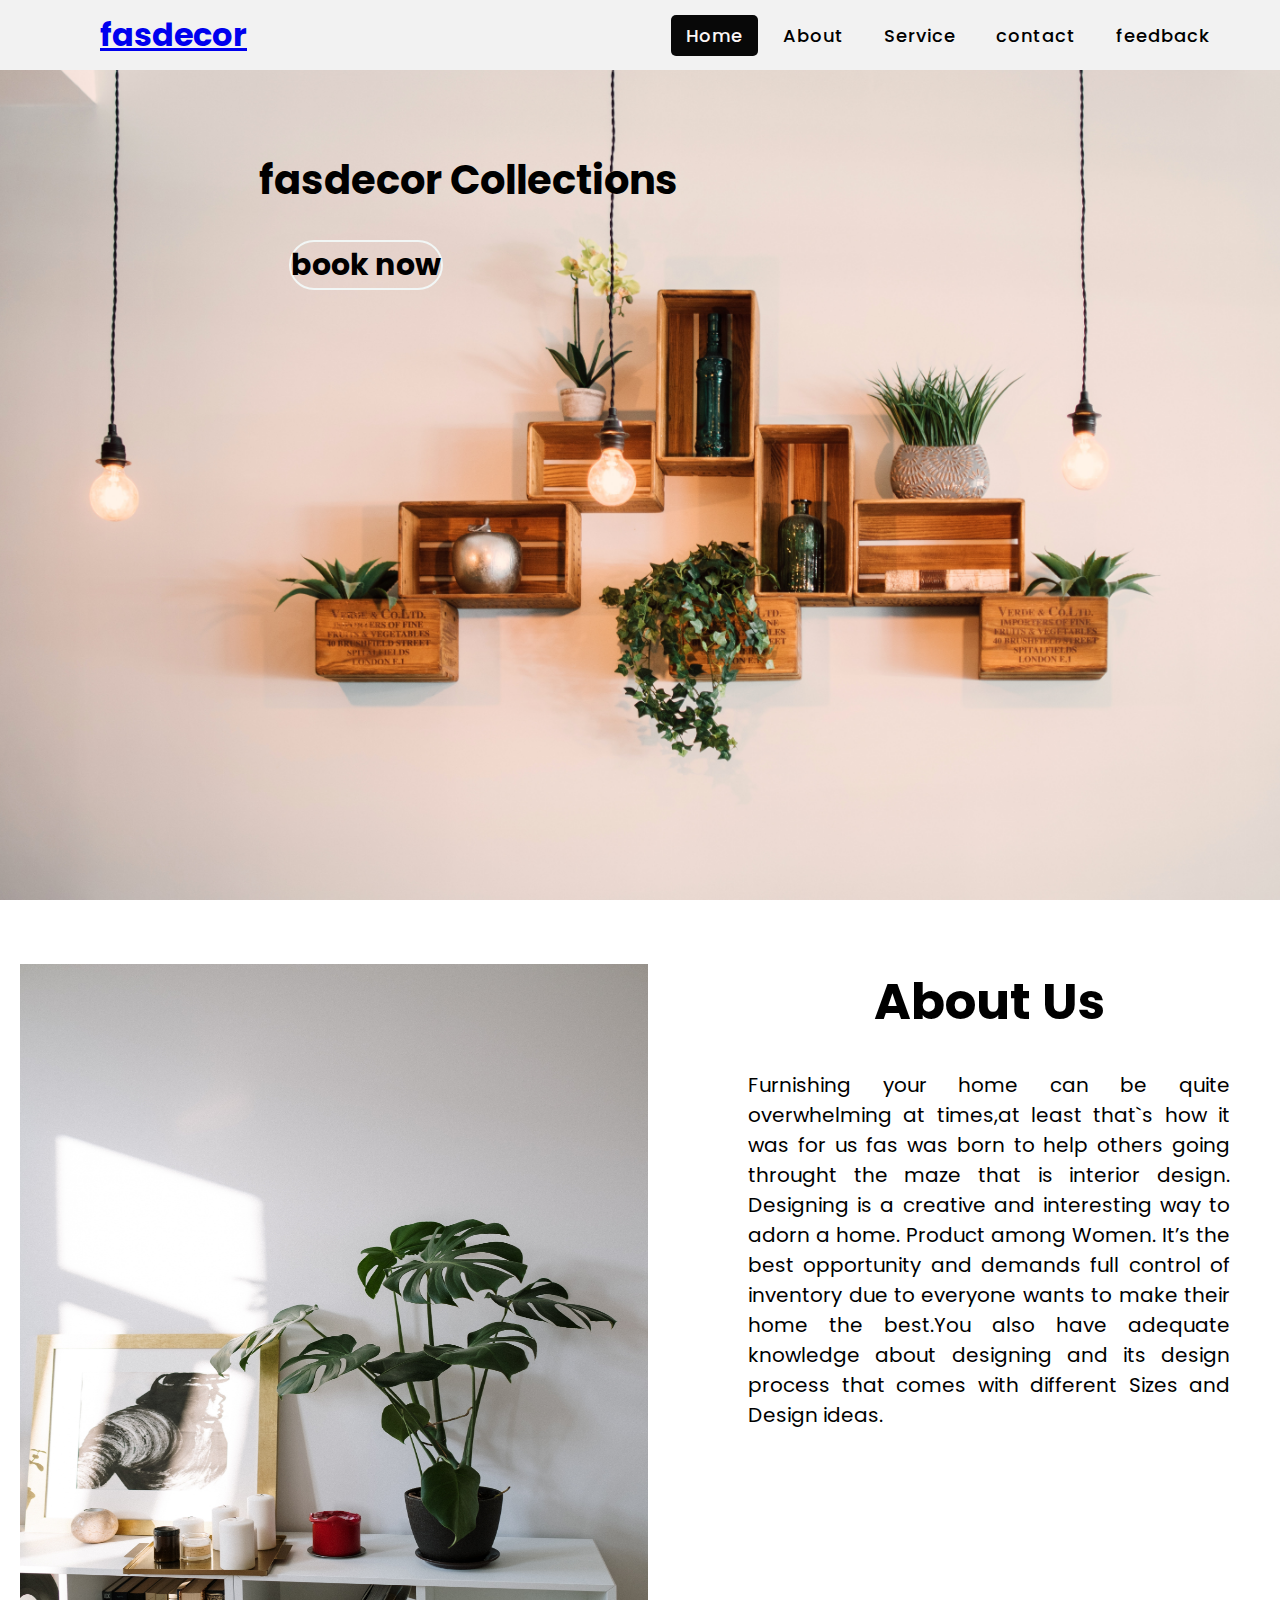
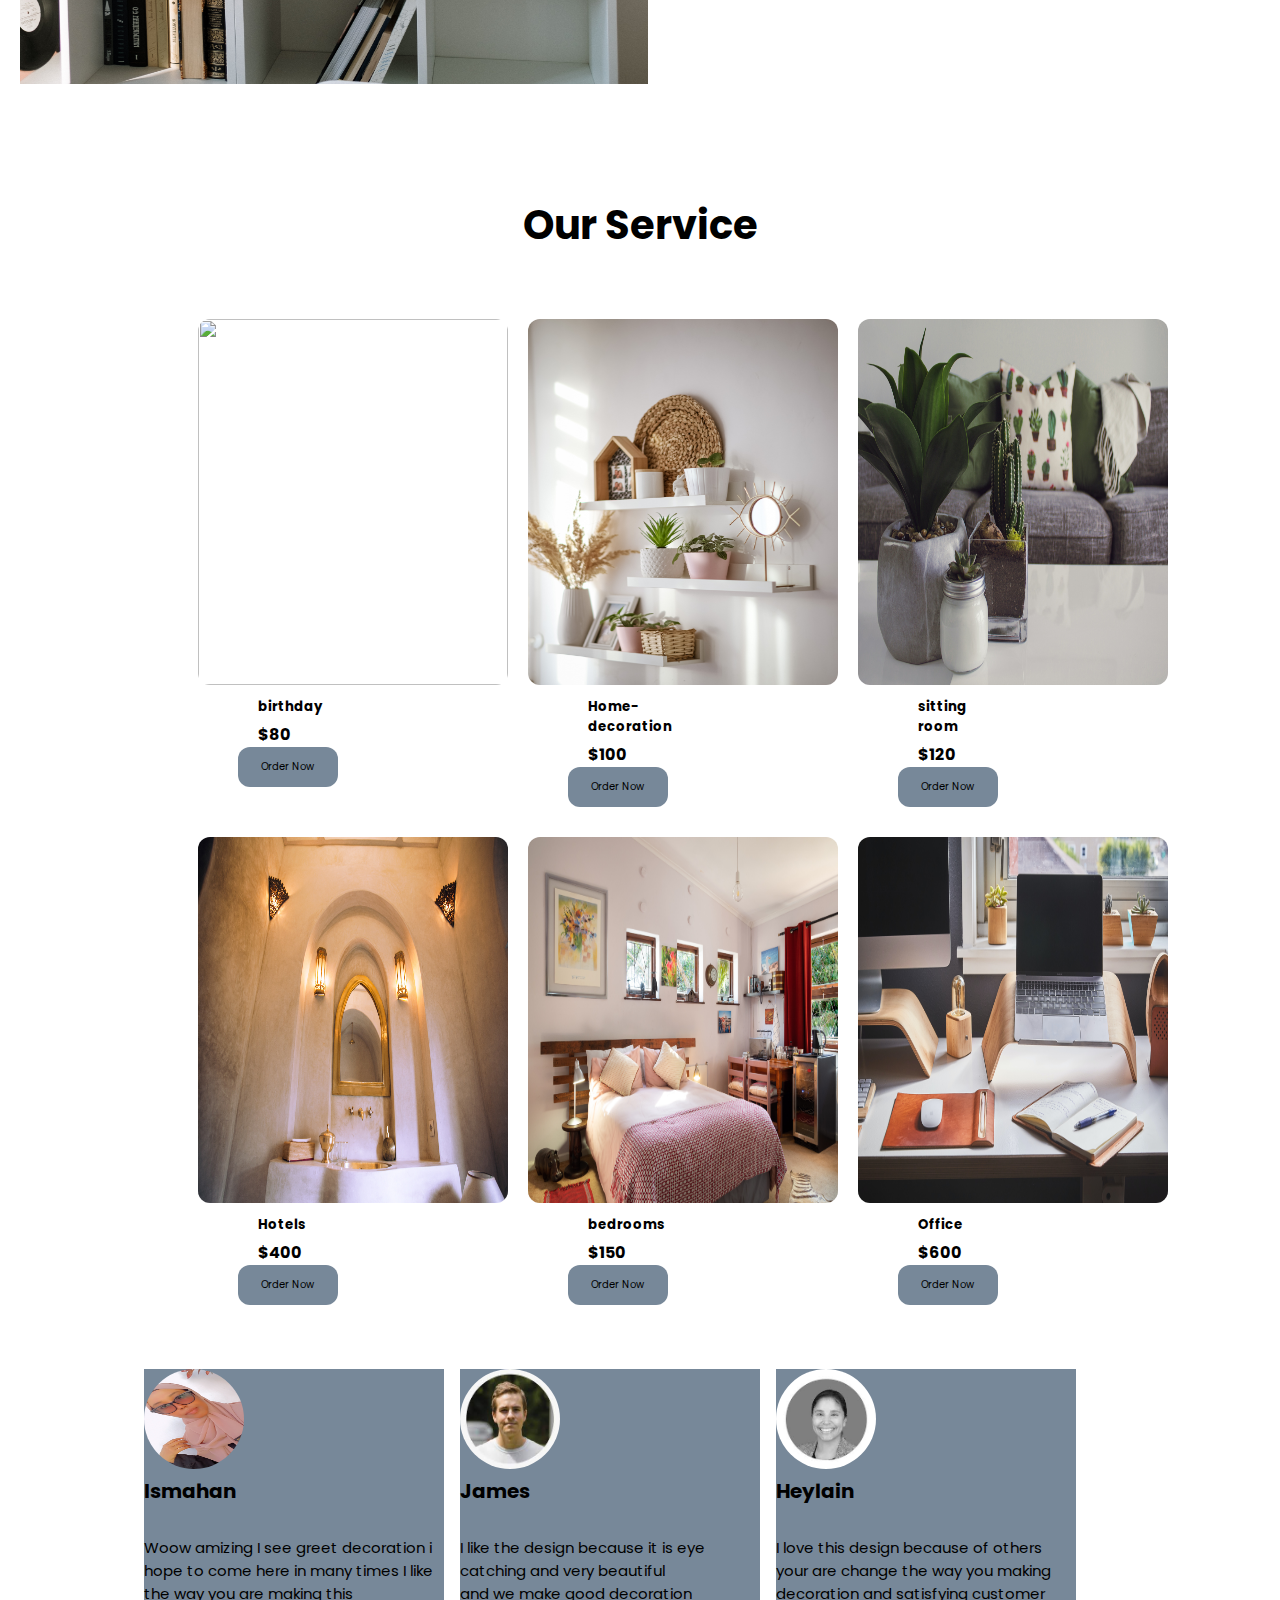
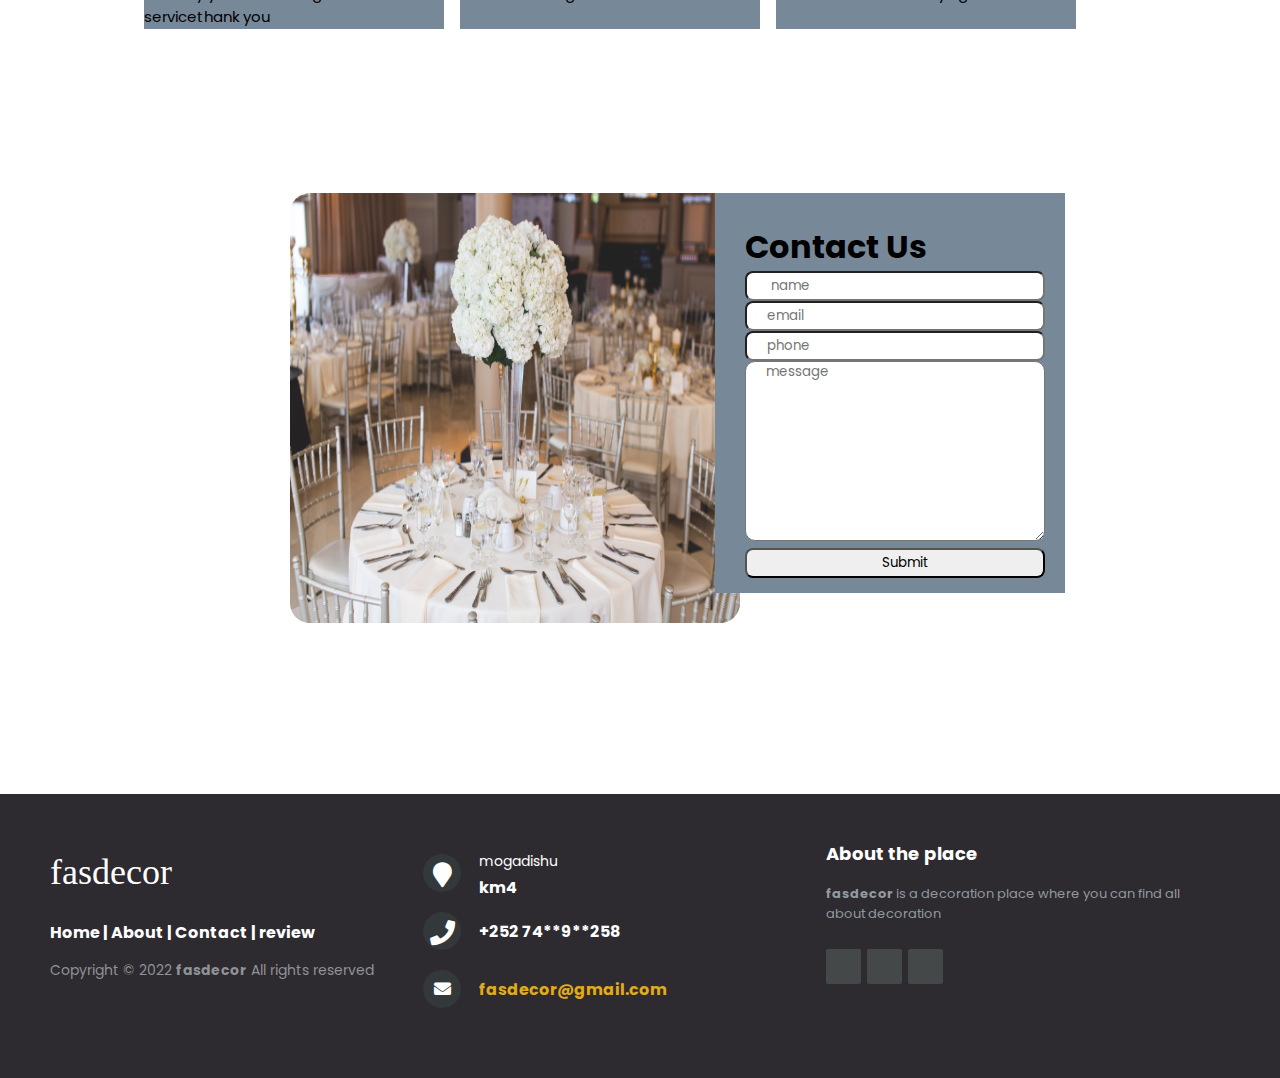
==== index.html @ f2af74a4 "fas-decoration" ====
<!DOCTYPE html>
<html lang="en">
<head>
    <meta charset="UTF-8">
    <meta http-equiv="X-UA-Compatible" content="IE=edge">
    <meta name="viewport" content="width=device-width, initial-scale=1.0">
    <title>respo</title>
    <link rel="stylesheet" href="style.css">
    <link rel="stylesheet" href="https://cdnjs.cloudflare.com/ajax/libs/font-awesome/5.15.2/css/all.min.css"/>
    <script src="https://code.iconify.design/iconify-icon/1.0.1/iconify-icon.min.js"></script>
</head>

<body>
<div class=" miin">
    <nav>
        <h1><a class="active" href="#">fas<iconify-icon icon="icon-park-solid:concept-sharing"></iconify-icon>decor</a></h1>

        <input type="checkbox" id="click">
      <label for="click" 
      class="menu-btn">
      <i class="fas fa-bars"></i>
    </label>
    <ul>
        <li><a class="active" href="#">Home</a></li>
        <li><a href="#About">About</a></li>
        <li><a href="#services">Service</a>
        <div class="drop">
            <ul>
            <li><a href="home.html">Home</a></li>
            <li><a href="wedding.html">wedding</a></li>
            <li><a href="birthday.html">birthday</a></li>
            <li><a href="meeting.html">meeting</a></li>
            </ul>
        </div>
        </li>
        <li><a href="#contact">contact</a></li>
        <li><a href="#">feedback</a></li>
    </ul>
  
    </nav>
    <div class="main">
       <h2>fas<iconify-icon icon="icon-park-solid:concept-sharing"></iconify-icon>decor Collections</h2>
       <button>book now</button>
       
  
    </div>
</div>

    <!-- story section -->
    <section id="About" class="story-section">
        <div class="section-text">
            <h4> About Us</h4>

            <p>  Furnishing your home can be quite overwhelming at times,at least
                that`s how it was for us fas was born to help others going throught the maze 
                that is interior design. Designing is a creative and interesting 
                way to adorn a home. Product among Women. It’s the best opportunity and 
                demands full control of inventory due to everyone wants to make their home 
                the best.You also have adequate knowledge about designing and its design 
                process that comes with different Sizes and Design ideas.
            </p>
        </div>
        <div class="box-feature">
            <img src="image/home.jpg">
        </div>
    </section>

    <!-------service------>
    <div class="grid-c">
        <h6>Our Service</h6>  
    
      </div>
    <section id="services">
      
        <div class="grid-service"> 
        <div class="Service">
            <div class="swr1">
                <img src="image/too2.jpg">

                <h5>birthday</h5>
                
                <h4>$80</h4>
                <button>Order Now</button>
            </div>
        </div>
            <div class="Service">
            <div class="swr2">
                <img src="image/kan.jpg">

                <h5>Home-decoration</h5>
                <h4>$100</h4>
                <button>Order Now</button>
        </div>
    </div>

      <div class="Service">
        <div class="swr3">
            <img src="image/h2.jpg">

            <h5>sitting room</h5>
            <h4>$120</h4>
            <button>Order Now</button>
        </div>
    </div>
    <div class="Service">
        <div class="swr4">
            <img src="image/hotel.jpg">

            <h5>Hotels</h5>
            <h4>$400</h4>
            <button>Order Now</button>
            </div>
        </div>
            <div class="Service">
            <div class="swr5">
                <img src="image/h8.jpg">
    
                <h5>bedrooms</h5>
                <h4>$150</h4>
                <button>Order Now</button>
                </div>
            </div>
            <div class="Service">
                <div class="swr6">
                    <img src="image/off2.jpg">
        
                    <h5>Office</h5>
                    <h4>$600</h4>
                    <button>Order Now</button>
                    </div>
                </div>

        
        </div>
    </section>
    <!-------review----->
   
    <div class="customer">
        
        <div class="c1">
            <img src="image/isna (1).jpg">
            <div class="nam">
            <h1>Ismahan</h1> 
            <iconify-icon icon="clarity:star-solid" class="mash"></iconify-icon>
            <iconify-icon icon="clarity:star-solid" class="mash"></iconify-icon>
            <iconify-icon icon="clarity:star-solid" class="mash"></iconify-icon>
            <iconify-icon icon="clarity:star-solid" class="mash"></iconify-icon>
        </div>
            <p>Woow amizing I see greet decoration i hope to come here in many times I like the way you are making this servicethank you </p>
           
        </div>
        <div class="c1">
            <img src="image/xad.jpg">
            <div class="nam">
            <h1>James</h1>
            <iconify-icon icon="clarity:star-solid"></iconify-icon>
            <iconify-icon icon="clarity:star-solid"></iconify-icon>
            <iconify-icon icon="clarity:star-solid"></iconify-icon>
            <iconify-icon icon="clarity:star-solid"></iconify-icon>
        </div>
            
            
                <p>I like the design because it is eye catching and very beautiful <br>
                and we make good decoration </p>
        </div>
        <div class="c1">
            <img src="image/xaado.jpg">
            <div class="nam">
            <h1>Heylain</h1>
            <iconify-icon icon="clarity:star-solid"></iconify-icon>
            <iconify-icon icon="clarity:star-solid"></iconify-icon>
            <iconify-icon icon="clarity:star-solid"></iconify-icon>
            <iconify-icon icon="clarity:star-solid"></iconify-icon>
        </div>
            <p>I love this design because of others your are change the way you making decoration and satisfying customer</p>
 
        </div>
       
    </div>



<section id="contact">
    <div class="contact">
        <div class="cont1">
            <img src="image/h1.jpg">

        </div>
        <div class="cont2">
            <h1>Contact Us</h1>
            <form>
                <input type="text" placeholder=" name">
                <input type="email" placeholder="email">
                <input type="text" placeholder="phone">
              <textarea name="feild" placeholder="message"></textarea><br>
              <input type="Submit" class="smt">
            </form>
        </div>
    </div>
</section>
     <!---------foooter--->
    
    <footer class="footer-distributed">

        <div class="footer-left">
            <h3> fas<iconify-icon icon="icon-park-solid:concept-sharing"></iconify-icon>decor</h3>
            
    
            <p class="footer-links">
                <a href="#">Home</a>
                |
                <a href="#">About</a>
                |
                <a href="#">Contact</a>
                |
                <a href="#">review</a>
            </p>
    
            <p class="footer-company-name">Copyright © 2022 <strong>fas<iconify-icon icon="icon-park-solid:concept-sharing"></iconify-icon>decor</iconify-icon></strong> All rights reserved</p>
        </div>
    
        <div class="footer-center">
            <div>
                <i class="fa fa-map-marker"></i>
                <p><span>mogadishu</span>
                    km4</p>
            </div>
    
            <div>
                <i class="fa fa-phone"></i>
                <p>+252 74**9**258</p>
            </div>
            <div>
                <i class="fa fa-envelope"></i>
                <p><a href="mailto:sagar00001.co@gmail.com">fas<iconify-icon icon="icon-park-solid:concept-sharing"></iconify-icon>decor</iconify-icon>@gmail.com</a></p>
            </div>
        </div>
        <div class="footer-right">
            <p class="footer-company-about">
                <span>About the place</span>
                <strong>fas<iconify-icon icon="icon-park-solid:concept-sharing"></iconify-icon>decor</iconify-icon></strong> is a decoration place where you can find all about decoration
                
            </p>
            <div class="footer-icons">
                <a href="#"><i><iconify-icon icon="et:facebook"></iconify-icon></i></a>
                <a href="#"><i><iconify-icon icon="akar-icons:instagram-fill"></iconify-icon></i></a>
                <a href="#"><i><iconify-icon icon="logos:linkedin"></iconify-icon></i></a>
                
            </div>
           
        </div>
    </footer>
</body>
</html>
---- style.css ----
@import url('https://fonts.googleapis.com/css2?family=Poppins:wght@200;300;400;500;600;700&display=swap');
*{
  margin: 0;
  padding: 0;
  box-sizing: border-box;
  font-family: 'Poppins', sans-serif;
}
nav{
  margin-top: 0%;
  position: fixed;
    display: flex;
    height: 70px;
    width: 100%;
    align-items: center;
    justify-content: space-between;
    padding: 0 50px 0 100px;
    flex-wrap: wrap;
    background-color: #f2f2f2;
  
}
.miin{
        background-image:url(image/deeno.jpg) ;
        background-position: center;
        background-repeat: no-repeat;
        background-size: cover;
        width: 100%;
        height: 100vh;
}
.drop{
  display: none;
}
nav ul li:hover .drop{
  display: block;
  position: absolute;
  color: rgb(0, 0, 0);
  

}
.drop ul  {
  font-size: 50px;
  display: block;
 
  background-color: rgb(252, 244, 244);
}
.nav h1{
  text-decoration: none;
   color: white;
    font-size: 35px;
    font-weight: 600;
}
nav ul{
    display: flex;
    flex-wrap: wrap;
    list-style: none;
}
nav ul li{
    margin: 0 5px;
}
nav ul li a{
  color: #000000;
  text-decoration: none;
  font-size: 18px;
  font-weight: 500;
  padding: 8px 15px;
  border-radius: 5px;
  letter-spacing: 1px;
  transition: all 0.3s ease;
}
nav ul li a.active,
nav ul li a:hover{
  color: rgb(252, 246, 246);
  background: rgb(8, 8, 8);
}
nav .menu-btn i{
  color: rgb(12, 12, 12);
  font-size: 22px;
  cursor: pointer;
  display: none;
}
input[type="checkbox"]{
  display: none;
}
.main h2{
  color: rgb(0, 0, 0);
 /* text-align: center; */
  font-size: 40px;
  font-weight: bold;
  
}
.main{
  margin-left: 259px;
  padding-top: 150px;
  
}

.main button:hover{
  color: rgb(157, 23, 23);
  border-radius: 50px;
}

.main button{
  margin-left: 30px;
  background:transparent;
  border: 2px solid #f2f7f6;
  border-radius: 25px;
  text-align: center;
  font-size: 30px;
  font-weight: bold;
  margin-top: 30px;
  color:black;
  color: pointer;
}


section{
  display: flex;
  flex-direction: row;
  width: 100%;
  padding: 5% 0;
}

section div{
  width: 50%;
  margin: 0 auto;


}

.cover-section{
  margin: 0%;
  padding: 0% 0% 0% 0%;
}


.box-feature {
  width: 60%;
  max-height: auto;

}
.box-feature:hover{
  box-shadow: 4px 6px 12px lightpink;
  /* background-color: rgb(31, 28, 28); */
}



.box-feature img{
  margin-left: 20px;
  width: 90%;
  height: 80vh;
}
.story-section{
  display: flex;
  flex-direction: row-reverse;
 
  color:rgb(0, 0, 0);
}
.section-text h4{
  font-size: 50px;
  margin-bottom: 30px;
  text-align: center;
  font-weight: bold;
}
.section-text p{
 font-size: 20px;
  text-align: justify;
  margin: auto 2.5em;
  line-height: 1.5em;
}

html{
  scroll-behavior: smooth;
}


.grid-service{
  display: grid;
  grid-template-columns: 300px 300px 300px;
  justify-content: center;
  gap: 30px; 
 
  
  /* margin-bottom: 620px;  */
}
.Service{
 margin-right: 200px;
}
.grid-service img:hover{
  box-shadow: 2px 4px 8px red;
}
/* .grid-service p{
  font-style: normal;
} */
  

.swr1 img{
  border-radius: 12px;
 
  width: 310px;
  height: 366px;

}
.Service{
  transition-property: font-size color;
  /* text-align: center; */
  /* font-size: 40px; */
}
.Service h5{
  text-align: center;
  margin-top: 5px;
  margin-left: 60px;
  
}
.Service h4{
  text-align: center;
  margin-top: 5px;
  margin-left: 60px;
}
.Service h4:hover{
  color: red;

  font-size: 30px;
}
.Service h5:hover{
  font-size: 12px;
  color: red;
}


.swr21img{
  border-radius: 12px;
 
  width: 310px;
  height: 366px;
}

.swr2 img{
  border-radius: 12px;
 
  width: 310px;
  height: 366px;
}
.swr3 img{
  border-radius: 12px;
  width: 310px;
  height: 366px;
}
.swr4 img{
  
  border-radius: 12px;
  width: 310px;
  height: 366px;
}
.swr5 img{
  
  border-radius: 12px;
  width: 310px;
  height: 366px;
}
.swr6 img{
  border-radius: 12px;
  width: 310px;
  height: 366px;
}

.grid-c h6  {
   /* margin-top: 50px; */
   text-align: center;

}

.grid-c h6{
  font-size: 40px;
  margin-top: 40px;
}
.Service p{
  font-size: 22px;
   /* margin-left: 10px; */
   
}
.grid-c P{
  margin-top: 20PX;
  font-size: 30PX;
}


.Service button{
text-align: center;
   font-size: 10px;
   margin-left: 40px;
   background-color:lightslategray;
   color: black;
   width: 100px;
   height: 40px;
   border: none;
   border-radius: 12px;
} 
button:hover{
  color: red;
  background-color: black;
}


.grid-c h1{
   font-size: 38px;
   text-align: center;
}


.contact{
  display: grid;
  grid-template-columns: 400px 400px;
  justify-content: center;
  column-gap: 100px;
  margin-top: 100px;
  margin-bottom: 20px;
}
.cont1 img{
  border-radius: 20px;
  width: 450px;
  height: 430px;
  

}
.cont2{
  background-color:lightslategray;
  width: 350px;
  height: 400px;
  padding: 30px;

}
input{
  width: 300px;
  height: 30px;
  border-radius: 8px;
  padding-left: 20px;
}
textarea{
  width: 300px;
  height: 180px;
  padding-left: 20px;
  border-radius: 10px;

}


.customer{
  display:grid;
  grid-template-columns: 300px 300px 300px;
  justify-content: center;
  gap: 16px;
 
 
  
}
.customer {
  
  margin-right: 60px;
}
.c1 img{
  border-radius: 100px;
  width: 100px;
  height: 100px;
  border-radius: 100px;
  transition: background-color width heigth;

}
/* .c1 img {
  transition: width height;
  transition: duration:0.5s;
  .c1 img:hover{
      transform: scale(2);
  } */
/* .c1 img:hover{
 width: 30px;
 height: 30px;
 background-color: red;
} */
.c1:hover{
  box-shadow: 2px 4px 6px lightpink;

}
.c1{
  background-color:lightslategray;
  width: 300px;
  height: 260px;
  /* padding: 20px; */
  /* border-radius: 20px;
  transition-property: width height; */


}
.nam{
  padding-top: 0%;
  display: flex;
  justify-content: top;
  font-size: 10px;
 
  
}
.nam h1{
  margin-bottom: 30px;
  
}
.mash{
 text-align: center;
 
}
/* .c1:hover{
  width: 300px;
  height:300px ;

} */
.customer img {
  transition: width height;
  transition-duration: 0.1s;

}
.customer img:hover{
      width: 150px;
      height: 150px;
     
}
.c1 p{
  
  font-size: 15px;
}
/* .c1 h1{
  transition-property: font-size color;
  text-align: center;
  font-size: 30px;
  transition-duration: 3s;
} */
/* .c1 h1:hover{
  color: blue;
  font-weight: bold;
  font-size: 60px;

} */



footer {
   
  bottom: 0;
}



.footer-distributed {
  background-color: #2d2a30;
  box-sizing: border-box;
  width: 100%;
  text-align: left;
  font: bold 16px sans-serif;
  padding: 50px 50px 60px 50px;
  margin-top: 80px;
}

.footer-distributed .footer-left, .footer-distributed .footer-center, .footer-distributed .footer-right {
  display: inline-block;
  vertical-align: top;
}

/* Footer left */

.footer-distributed .footer-left {
  width: 30%;
}

.footer-distributed h3 {
  color: #ffffff;
  font: normal 36px 'Cookie', cursive;
  margin: 0;
}

.footer-distributed h3 span {
  color: #e0ac1c;
}

/* Footer links */

.footer-distributed .footer-links {
  color: #ffffff;
  margin: 20px 0 12px;
}

.footer-distributed .footer-links a {
  display: inline-block;
  line-height: 1.8;
  text-decoration: none;
  color: inherit;
}

.footer-distributed .footer-company-name {
  color: #8f9296;
  font-size: 14px;
  font-weight: normal;
  margin: 0;
}

/* Footer Center */

.footer-distributed .footer-center {
  width: 35%;
}

.footer-distributed .footer-center i {
  background-color: #33383b;
  color: #ffffff;
  font-size: 25px;
  width: 38px;
  height: 38px;
  border-radius: 50%;
  text-align: center;
  line-height: 42px;
  margin: 10px 15px;
  vertical-align: middle;
}

.footer-distributed .footer-center i.fa-envelope {
  font-size: 17px;
  line-height: 38px;
}

.footer-distributed .footer-center p {
  display: inline-block;
  color: #ffffff;
  vertical-align: middle;
  margin: 0;
}

.footer-distributed .footer-center p span {
  display: block;
  font-weight: normal;
  font-size: 14px;
  line-height: 2;
}

.footer-distributed .footer-center p a {
  color: #e0ac1c;
  text-decoration: none;
  ;
}

/* Footer Right */

.footer-distributed .footer-right {
  width: 30%;
}

.footer-distributed .footer-company-about {
  line-height: 20px;
  color: #92999f;
  font-size: 13px;
  font-weight: normal;
  margin: 0;
}

.footer-distributed .footer-company-about span {
  display: block;
  color: #ffffff;
  font-size: 18px;
  font-weight: bold;
  margin-bottom: 20px;
}

.footer-distributed .footer-icons {
  margin-top: 25px;
}

.footer-distributed .footer-icons a {
  display: inline-block;
  width: 35px;
  height: 35px;
  cursor: pointer;
  background-color: #454849;
  border-radius: 2px;
  font-size: 20px;
  color: #fff8f8;
  text-align: center;
  line-height: 35px;
  margin-right: 3px;
  margin-bottom: 5px;
}

.footer-distributed .footer-icons a:hover {
  background-color: #3F71EA;
}

.footer-links a:hover {
  color: #3F71EA;
}



@media  screen and (max-width:600px){
      nav{
          padding: 0 20px 0 30px;
        }
    nav .menu-btn i{
      display: block;
    }
    #click:checked ~ .menu-btn i:before{
      content: "\f00d";
    }
    /* nav ul{
      position: fixed;
      top: 80px;
      left: -100%;
      background: rgb(255, 252, 252);
      height: 100vh;
      width: 100%;
      text-align: center;
      display: block;
      transition: all 0.3s ease;
      
    } */
    #click:checked ~ ul{
      left: 0;
    }
    nav ul li{
      width: 100%;
      margin: 40px 0;
    }
    nav ul li a{
      width: 100%;
      margin-left: -100%;
      display: block;
      font-size: 15px;
      transition: 0.6s cubic-bezier(0.68, -0.55, 0.265, 1.55);
    }
    #click:checked ~ ul li a{
      margin-left: 0px;
    }
    nav ul li a.active,
    nav ul li a:hover{
  
      color: rgb(252, 252, 252);
    }
   h1{
      text-align: center;
       color: #f2f2f2;
     }
     /* .main h2{
      font-size: 30px;
      justify-content: center;
      color: #f8f2ec;
 
    } 
   
  .main button{
      font-size: 25px;
      text-align: center;
      color: #1477ce;
    }
    
     .main{
      margin-right: 100px;
      text-align: center;
     } */
     

     .main{
    margin-right: 100px;
      display: flex;
      flex-direction: column;
       height: 250%; 
       padding-bottom: 30px;
       

  }
  .main h2{
      font-size: 15px;
      padding-top: 20px;
  }
  .main button{
    margin-right: 10px;
    background-color: #000000;
    font-size: 10px;
    padding-top: 20px;
    color: white;
}
    section{
      display:flex;
      flex-direction: column; 
  }
  section div{
      display: flex;
      flex-direction: column;
      width:80%;
      padding: 4px;
      padding-top: 2em;
      padding-bottom: 2em;
  }
  .story-section {
      display: flex;
      flex-direction: column;

  }
  .section-text h2{
      text-align: center;
  }
  .section-text p{
      text-align: justify;
      margin-right: 10%;
      margin-left: 10%;
      font-size: 2.5vw;
  }
  .box-feature img{
    width: 100%;
    height: 200px;
  }
  .rate{
    display: grid;
    grid-template-columns: 200px;
    gap: 16px;
  }
 
  .grid-service{
    display: grid;
    grid-template-columns: 300px;
    gap: 16px;
  }
  .customer{
    display:grid;
    grid-template-columns: 300px ;
   
    gap: 16px;
  }
  .contact img{
    display: none;
  }
  .contact{
    
    display: grid;
    grid-template-columns: 300px;
    gap: 16px;
  }
  .footer-distributed .footer-left, .footer-distributed .footer-center, .footer-distributed .footer-right {
    display: block;
    width: 100%;
    margin-bottom: 40px;
    text-align: center;
}
.footer-distributed .footer-center i {
    margin-left: 0;
}
footer {
    position: static;
}

}
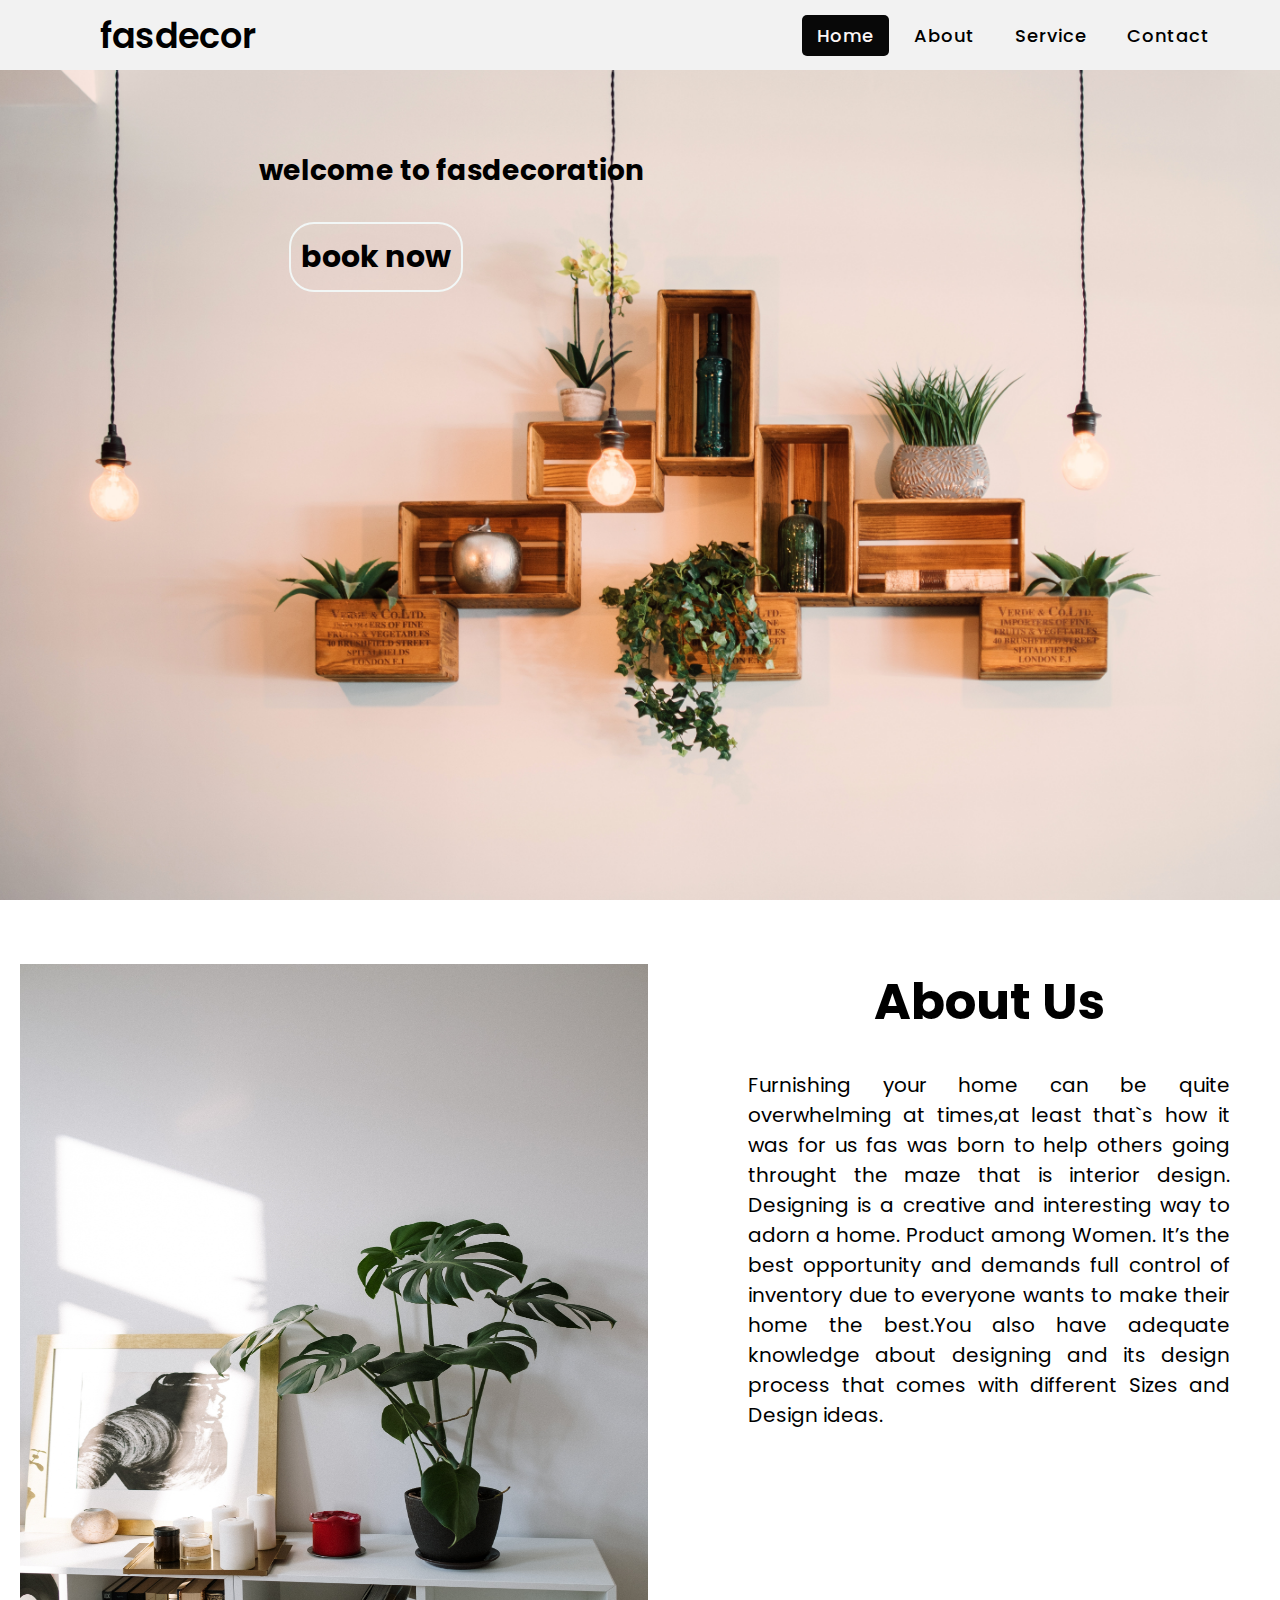
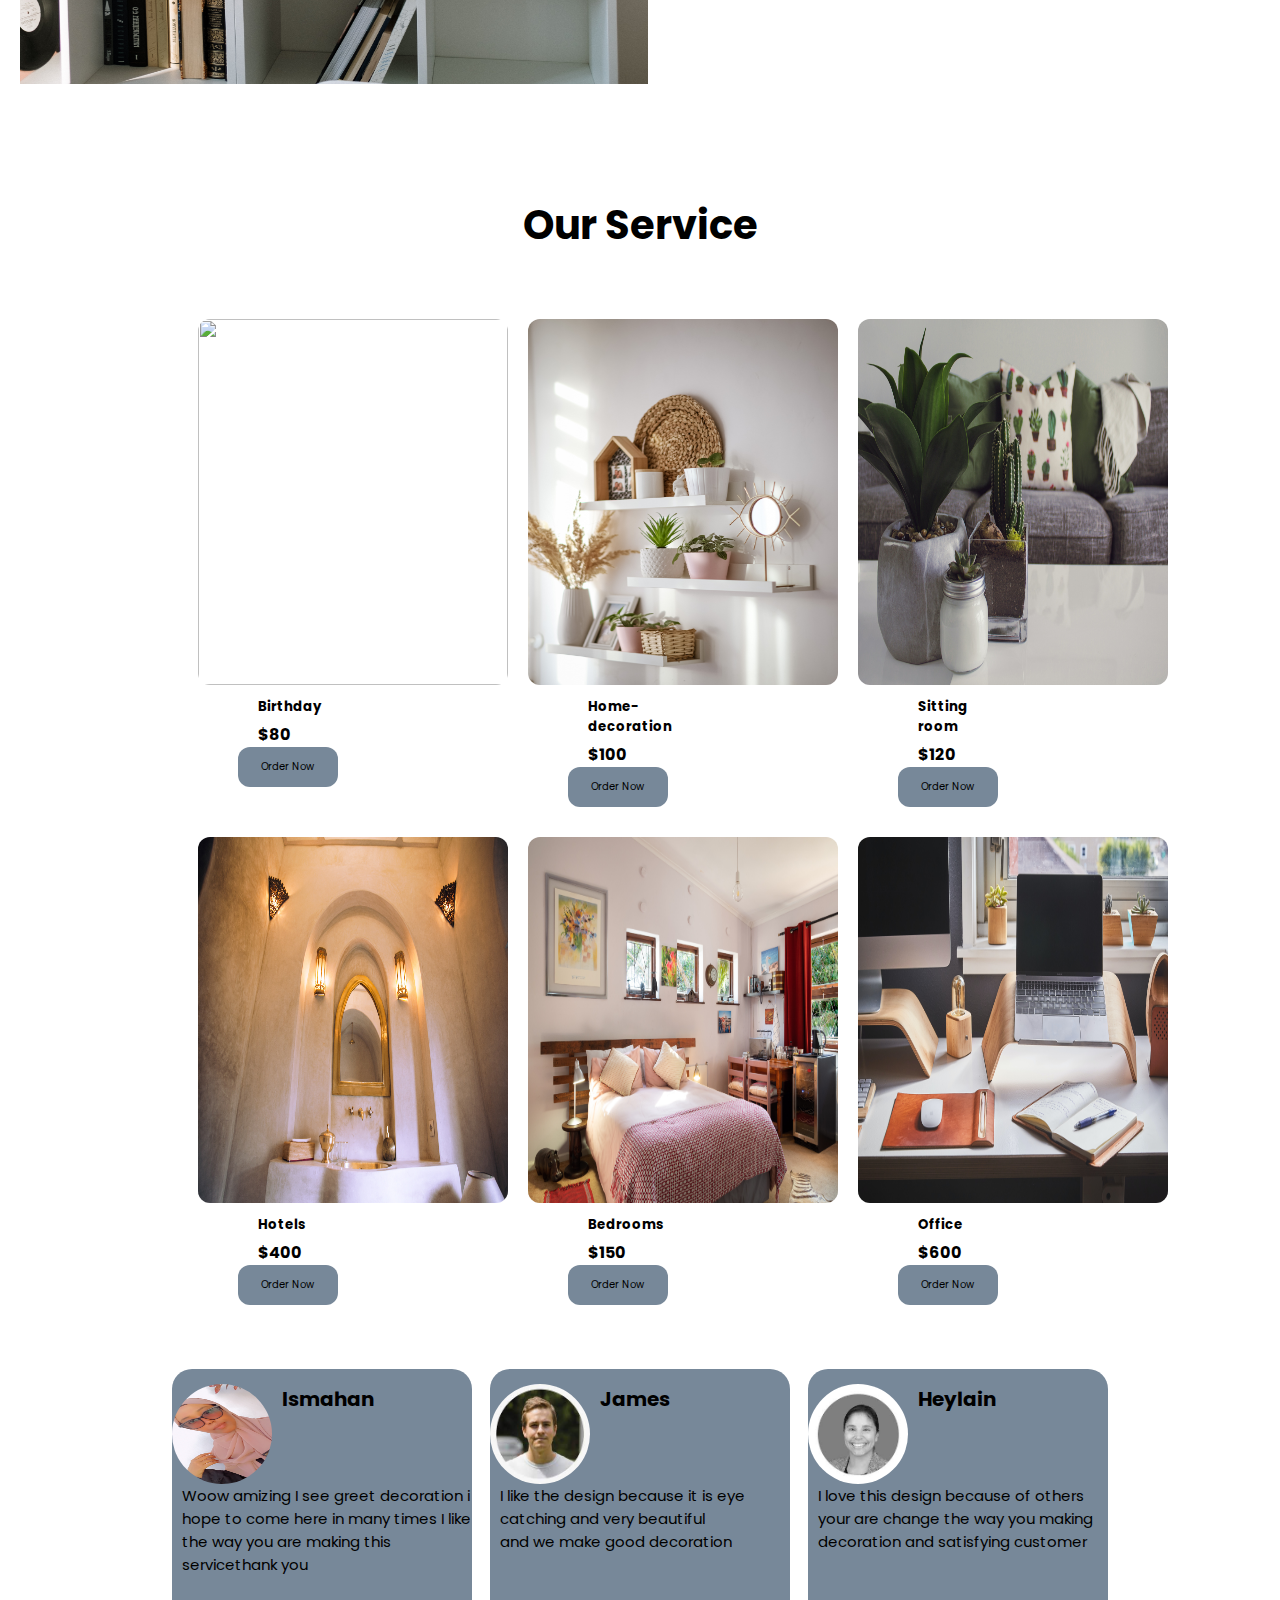
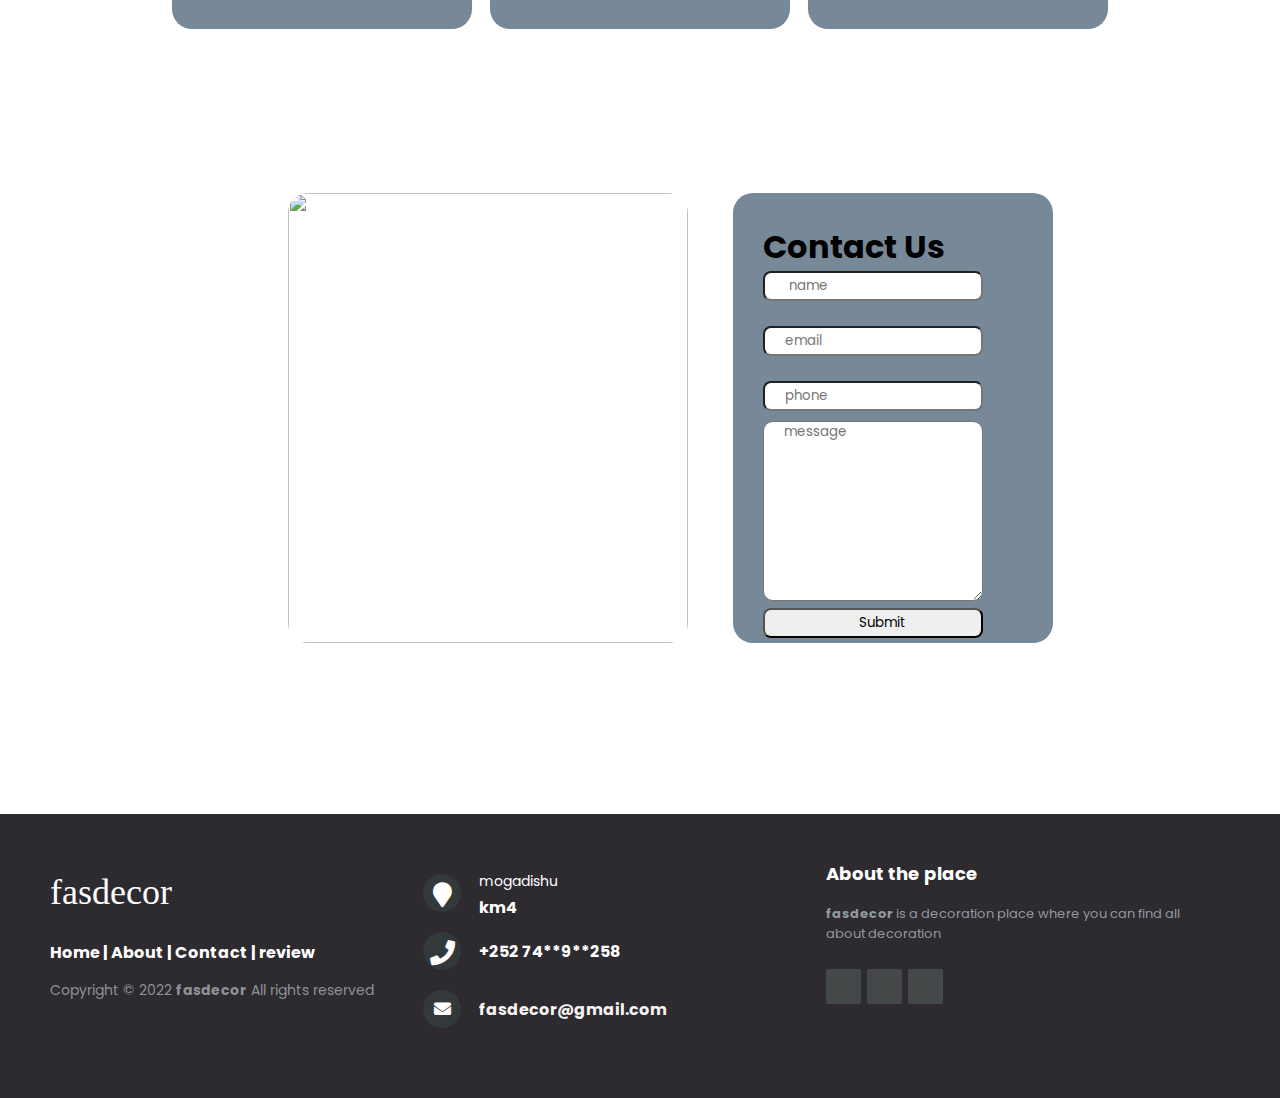
==== commit 01cca8f4: "changes" ====
--- a/index.html
+++ b/index.html
@@ -27,19 +27,19 @@
         <div class="drop">
             <ul>
             <li><a href="home.html">Home</a></li>
-            <li><a href="wedding.html">wedding</a></li>
-            <li><a href="birthday.html">birthday</a></li>
+            <li><a href="wedding.html">Wedding</a></li>
+            <li><a href="birthday.html">Birthday</a></li>
             <li><a href="meeting.html">meeting</a></li>
             </ul>
         </div>
         </li>
-        <li><a href="#contact">contact</a></li>
-        <li><a href="#">feedback</a></li>
+        <li><a href="#contact">Contact</a></li>
+        <!-- <li><a href="#feed">Feedback</a></li> -->
     </ul>
   
     </nav>
     <div class="main">
-       <h2>fas<iconify-icon icon="icon-park-solid:concept-sharing"></iconify-icon>decor Collections</h2>
+       <h2> welcome to fas<iconify-icon icon="icon-park-solid:concept-sharing"></iconify-icon>decoration</h2>
        <button>book now</button>
        
   
@@ -77,7 +77,7 @@
             <div class="swr1">
                 <img src="image/too2.jpg">
 
-                <h5>birthday</h5>
+                <h5>Birthday</h5>
                 
                 <h4>$80</h4>
                 <button>Order Now</button>
@@ -97,7 +97,7 @@
         <div class="swr3">
             <img src="image/h2.jpg">
 
-            <h5>sitting room</h5>
+            <h5>Sitting room</h5>
             <h4>$120</h4>
             <button>Order Now</button>
         </div>
@@ -115,7 +115,7 @@
             <div class="swr5">
                 <img src="image/h8.jpg">
     
-                <h5>bedrooms</h5>
+                <h5>Bedrooms</h5>
                 <h4>$150</h4>
                 <button>Order Now</button>
                 </div>
@@ -134,12 +134,13 @@
         </div>
     </section>
     <!-------review----->
-   
+ 
     <div class="customer">
         
         <div class="c1">
-            <img src="image/isna (1).jpg">
+            
             <div class="nam">
+                <img src="image/isna (1).jpg">
             <h1>Ismahan</h1> 
             <iconify-icon icon="clarity:star-solid" class="mash"></iconify-icon>
             <iconify-icon icon="clarity:star-solid" class="mash"></iconify-icon>
@@ -150,8 +151,9 @@
            
         </div>
         <div class="c1">
-            <img src="image/xad.jpg">
+           
             <div class="nam">
+                <img src="image/xad.jpg">
             <h1>James</h1>
             <iconify-icon icon="clarity:star-solid"></iconify-icon>
             <iconify-icon icon="clarity:star-solid"></iconify-icon>
@@ -164,8 +166,9 @@
                 and we make good decoration </p>
         </div>
         <div class="c1">
-            <img src="image/xaado.jpg">
+           
             <div class="nam">
+                <img src="image/xaado.jpg">
             <h1>Heylain</h1>
             <iconify-icon icon="clarity:star-solid"></iconify-icon>
             <iconify-icon icon="clarity:star-solid"></iconify-icon>
@@ -183,15 +186,21 @@
 <section id="contact">
     <div class="contact">
         <div class="cont1">
-            <img src="image/h1.jpg">
+            <img src="image/job.jpg">
 
         </div>
         <div class="cont2">
             <h1>Contact Us</h1>
             <form>
                 <input type="text" placeholder=" name">
+                <br>
+                <br>
                 <input type="email" placeholder="email">
+                <br>
+                <br>
                 <input type="text" placeholder="phone">
+                <br>
+               
               <textarea name="feild" placeholder="message"></textarea><br>
               <input type="Submit" class="smt">
             </form>
--- a/style.css
+++ b/style.css
@@ -42,9 +42,9 @@
  
   background-color: rgb(252, 244, 244);
 }
-.nav h1{
+ h1 a{
   text-decoration: none;
-   color: white;
+   color: rgb(0, 0, 0);
     font-size: 35px;
     font-weight: 600;
 }
@@ -83,7 +83,7 @@
 .main h2{
   color: rgb(0, 0, 0);
  /* text-align: center; */
-  font-size: 40px;
+  font-size: 28px;
   font-weight: bold;
   
 }
@@ -94,7 +94,7 @@
 }
 
 .main button:hover{
-  color: rgb(157, 23, 23);
+  color: rgb(244, 249, 252);
   border-radius: 50px;
 }
 
@@ -109,6 +109,7 @@
   margin-top: 30px;
   color:black;
   color: pointer;
+  padding: 10px;
 }
 
 
@@ -138,7 +139,7 @@
 
 }
 .box-feature:hover{
-  box-shadow: 4px 6px 12px lightpink;
+  box-shadow: 4px 6px 12px lightslategray;
   /* background-color: rgb(31, 28, 28); */
 }
 
@@ -186,7 +187,7 @@
  margin-right: 200px;
 }
 .grid-service img:hover{
-  box-shadow: 2px 4px 8px red;
+  box-shadow: 2px 4px 8px lightslategray;
 }
 /* .grid-service p{
   font-style: normal;
@@ -217,13 +218,13 @@
   margin-left: 60px;
 }
 .Service h4:hover{
-  color: red;
+  color: rgb(14, 12, 12);
 
   font-size: 30px;
 }
 .Service h5:hover{
   font-size: 12px;
-  color: red;
+  color: rgb(10, 10, 10);
 }
 
 
@@ -296,7 +297,7 @@
    border-radius: 12px;
 } 
 button:hover{
-  color: red;
+  color: white;
   background-color: black;
 }
 
@@ -311,32 +312,36 @@
   display: grid;
   grid-template-columns: 400px 400px;
   justify-content: center;
-  column-gap: 100px;
+  column-gap: 105px;
   margin-top: 100px;
   margin-bottom: 20px;
 }
+ 
+
 .cont1 img{
   border-radius: 20px;
-  width: 450px;
-  height: 430px;
+  width: 400px;
+  height: 450px;
   
 
 }
 .cont2{
+  border-radius: 20px;
   background-color:lightslategray;
-  width: 350px;
-  height: 400px;
+  width: 320px;
+  height: 450px;
   padding: 30px;
 
 }
 input{
-  width: 300px;
+  width: 220px;
   height: 30px;
   border-radius: 8px;
   padding-left: 20px;
 }
 textarea{
-  width: 300px;
+ margin-top: 10px;
+  width: 220px;
   height: 180px;
   padding-left: 20px;
   border-radius: 10px;
@@ -348,16 +353,14 @@
   display:grid;
   grid-template-columns: 300px 300px 300px;
   justify-content: center;
-  gap: 16px;
- 
- 
-  
-}
-.customer {
-  
-  margin-right: 60px;
-}
-.c1 img{
+  gap: 18px;
+}
+/* .customer {
+  
+  margin-right: 100px;
+} */
+.nam img{
+  
   border-radius: 100px;
   width: 100px;
   height: 100px;
@@ -377,10 +380,11 @@
  background-color: red;
 } */
 .c1:hover{
-  box-shadow: 2px 4px 6px lightpink;
+  box-shadow: 2px 4px 6px lightslategray;
 
 }
 .c1{
+  border-radius: 20px;
   background-color:lightslategray;
   width: 300px;
   height: 260px;
@@ -390,8 +394,9 @@
 
 
 }
+
 .nam{
-  padding-top: 0%;
+  padding-top: 5%;
   display: flex;
   justify-content: top;
   font-size: 10px;
@@ -399,13 +404,12 @@
   
 }
 .nam h1{
+  
+  padding-left: 10px;
   margin-bottom: 30px;
   
 }
-.mash{
- text-align: center;
- 
-}
+
 /* .c1:hover{
   width: 300px;
   height:300px ;
@@ -422,7 +426,7 @@
      
 }
 .c1 p{
-  
+  padding-left: 10px;
   font-size: 15px;
 }
 /* .c1 h1{
@@ -538,7 +542,7 @@
 }
 
 .footer-distributed .footer-center p a {
-  color: #e0ac1c;
+  color: #f7f3f3;
   text-decoration: none;
   ;
 }
@@ -638,10 +642,10 @@
   
       color: rgb(252, 252, 252);
     }
-   h1{
+   /* h1{
       text-align: center;
        color: #f2f2f2;
-     }
+     } */
      /* .main h2{
       font-size: 30px;
       justify-content: center;
@@ -661,7 +665,7 @@
      } */
      
 
-     .main{
+     /* .main{
     margin-right: 100px;
       display: flex;
       flex-direction: column;
@@ -669,17 +673,27 @@
        padding-bottom: 30px;
        
 
-  }
+  } */
+  
   .main h2{
+    margin-left: auto;
+    width: auto;
+  height: auto;
+  /* padding-right: 100px; */
+    text-align: left;
+      font-size: 20px;
+     
+  }
+  .main button{
+    margin-left: auto;
+  width: auto;
+  height: auto;
+    background-color: #000000;
+    /* margin-right: 130px; */
+    text-align: center;
       font-size: 15px;
-      padding-top: 20px;
-  }
-  .main button{
-    margin-right: 10px;
-    background-color: #000000;
-    font-size: 10px;
-    padding-top: 20px;
     color: white;
+    
 }
     section{
       display:flex;
@@ -718,6 +732,9 @@
   }
  
   .grid-service{
+   margin-left: 20px;
+   width: auto;
+   height: auto;
     display: grid;
     grid-template-columns: 300px;
     gap: 16px;
@@ -729,7 +746,8 @@
     gap: 16px;
   }
   .contact img{
-    display: none;
+    width: auto;
+  height: auto;
   }
   .contact{
     
